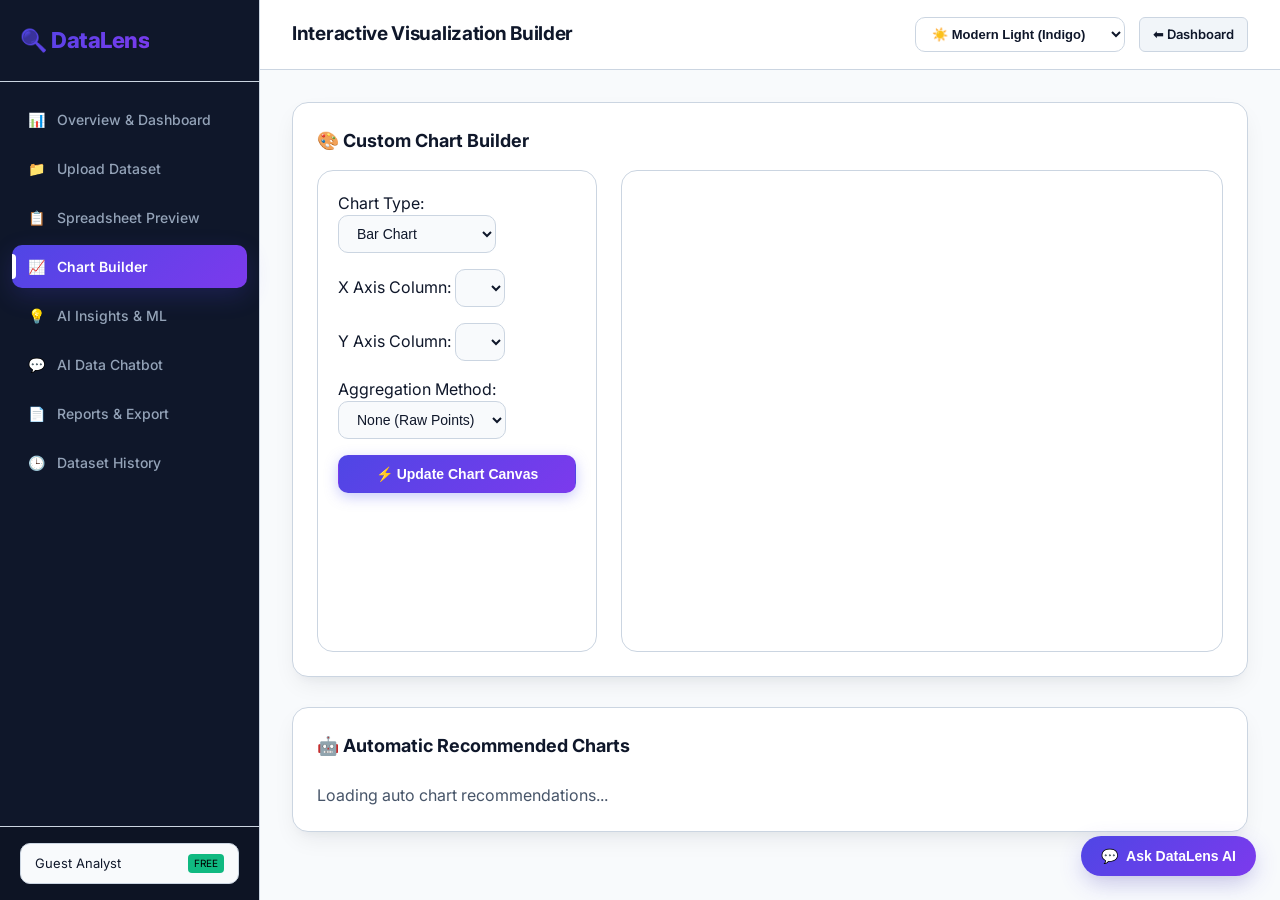
==== frontend/visualization.html @ fb4876b0 "feat: Light theme multi-palette, interactive analytics dashboard, AI Chatbot section, free AI models" ====
<!DOCTYPE html>
<html lang="en">
<head>
  <meta charset="UTF-8">
  <meta name="viewport" content="width=device-width, initial-scale=1.0">
  <title>Visualization Builder — DataLens</title>
  <link rel="stylesheet" href="css/style.css">
  <link rel="stylesheet" href="css/visualization.css">
  <link rel="stylesheet" href="css/chatbot.css">
  <link rel="stylesheet" href="css/responsive.css">
  <script src="js/theme.js"></script>
  <script src="https://cdn.plot.ly/plotly-2.27.0.min.js"></script>
</head>
<body>
  <div class="app-container">
    <aside class="sidebar">
      <div class="sidebar-header">
        <a href="index.html" class="brand-logo">🔍 DataLens</a>
      </div>
      <ul class="sidebar-menu">
        <li><a href="index.html"><span>📊</span> Overview & Dashboard</a></li>
        <li><a href="upload.html"><span>📁</span> Upload Dataset</a></li>
        <li><a href="dataset.html"><span>📋</span> Spreadsheet Preview</a></li>
        <li><a href="visualization.html" class="active"><span>📈</span> Chart Builder</a></li>
        <li><a href="insights.html"><span>💡</span> AI Insights & ML</a></li>
        <li><a href="chatbot.html"><span>💬</span> AI Data Chatbot</a></li>
        <li><a href="reports.html"><span>📄</span> Reports & Export</a></li>
        <li><a href="history.html"><span>🕒</span> Dataset History</a></li>
      </ul>
      <div class="sidebar-footer">
        <div class="user-badge">
          <span id="user-name-badge">Guest Analyst</span>
          <span style="font-size:10px; background:var(--accent-secondary); color:#000; padding:2px 6px; border-radius:4px;">FREE</span>
        </div>
      </div>
    </aside>

    <div class="main-wrapper">
      <header class="top-header">
        <div class="header-title"><h2>Interactive Visualization Builder</h2></div>
        <div class="header-actions">
          <a href="dashboard.html" class="btn btn-secondary btn-sm">⬅ Dashboard</a>
        </div>
      </header>

      <main class="content-body">
        <!-- Interactive Chart Builder Section -->
        <div class="card" style="margin-bottom:30px;">
          <h3 style="font-size:18px; font-weight:700; margin-bottom:16px;">🎨 Custom Chart Builder</h3>
          <div class="chart-builder-panel">
            <div class="builder-controls">
              <div class="form-group">
                <label>Chart Type:</label>
                <select id="builder-chart-type" class="form-control">
                  <option value="bar">Bar Chart</option>
                  <option value="line">Line Chart</option>
                  <option value="scatter">Scatter Plot</option>
                  <option value="histogram">Histogram</option>
                  <option value="box">Box Plot</option>
                  <option value="pie">Pie / Donut Chart</option>
                  <option value="area">Area Chart</option>
                </select>
              </div>

              <div class="form-group">
                <label>X Axis Column:</label>
                <select id="builder-x-axis" class="form-control"></select>
              </div>

              <div class="form-group">
                <label>Y Axis Column:</label>
                <select id="builder-y-axis" class="form-control"></select>
              </div>

              <div class="form-group">
                <label>Aggregation Method:</label>
                <select id="builder-aggregation" class="form-control">
                  <option value="none">None (Raw Points)</option>
                  <option value="mean">Mean (Average)</option>
                  <option value="sum">Sum</option>
                  <option value="count">Count</option>
                  <option value="min">Minimum</option>
                  <option value="max">Maximum</option>
                </select>
              </div>

              <button id="btn-generate-custom-chart" class="btn btn-primary">⚡ Update Chart Canvas</button>
            </div>

            <div class="plotly-canvas-wrapper">
              <div id="custom-chart-canvas" style="width:100%; height:440px;"></div>
            </div>
          </div>
        </div>

        <!-- Automatic Chart Recommendations Grid -->
        <div class="card">
          <h3 style="font-size:18px; font-weight:700; margin-bottom:16px;">🤖 Automatic Recommended Charts</h3>
          <div id="recommended-charts-container" class="chart-grid-container">
            <p style="color:var(--text-muted)">Loading auto chart recommendations...</p>
          </div>
        </div>
      </main>
    </div>
  </div>

  <script src="js/api.js"></script>
  <script src="js/auth.js"></script>
  <script src="js/visualization.js"></script>
  <script src="js/chatbot.js"></script>
</body>
</html>
---- frontend/css/style.css ----
/* DataLens Enterprise Modern Design System */
@import url('https://fonts.googleapis.com/css2?family=Inter:wght@300;400;500;600;700;800&family=JetBrains+Mono:wght@400;500;600&display=swap');

:root, [data-theme="slate-light"] {
  --bg-dark: #f8fafc;
  --bg-sidebar: #0f172a;
  --sidebar-text: #f1f5f9;
  --sidebar-muted: #94a3b8;
  --sidebar-border: #1e293b;

  --bg-card: #ffffff;
  --bg-card-hover: #f1f5f9;
  
  --accent-primary: #4f46e5;
  --accent-primary-hover: #4338ca;
  --accent-primary-gradient: linear-gradient(135deg, #4f46e5 0%, #7c3aed 100%);
  --accent-secondary: #10b981;
  --accent-secondary-hover: #059669;
  --accent-warning: #d97706;
  --accent-danger: #dc2626;
  --accent-info: #0284c7;

  --text-main: #0f172a;
  --text-muted: #475569;
  --text-dim: #64748b;
  
  --border-color: #cbd5e1;
  --border-color-glow: rgba(79, 70, 229, 0.3);
  --glass-bg: rgba(255, 255, 255, 0.95);
  --glass-border: rgba(203, 213, 225, 0.9);

  --font-family: 'Inter', system-ui, -apple-system, sans-serif;
  --font-mono: 'JetBrains Mono', monospace;
  
  --sidebar-width: 260px;
  --radius-sm: 6px;
  --radius-md: 10px;
  --radius-lg: 16px;
  --radius-xl: 20px;
  
  --shadow-main: 0 10px 25px -5px rgba(15, 23, 42, 0.08), 0 8px 10px -6px rgba(15, 23, 42, 0.04);
  --shadow-glow: 0 8px 25px rgba(79, 70, 229, 0.2);
}

/* Additional Light Palettes with Dark High-Contrast Framing */
[data-theme="emerald-light"] {
  --bg-dark: #f0fdf4;
  --bg-sidebar: #064e3b;
  --sidebar-text: #ecfdf5;
  --sidebar-muted: #a7f3d0;
  --sidebar-border: #047857;

  --bg-card: #ffffff;
  --bg-card-hover: #dcfce7;
  --text-main: #064e3b;
  --text-muted: #047857;
  --border-color: #a7f3d0;
  --border-color-glow: rgba(5, 150, 105, 0.3);
  --accent-primary: #059669;
  --accent-primary-hover: #047857;
  --accent-primary-gradient: linear-gradient(135deg, #059669 0%, #0d9488 100%);
  --shadow-main: 0 10px 25px -5px rgba(5, 150, 105, 0.12);
}

[data-theme="amber-light"] {
  --bg-dark: #fffbeb;
  --bg-sidebar: #451a03;
  --sidebar-text: #fef3c7;
  --sidebar-muted: #fde68a;
  --sidebar-border: #78350f;

  --bg-card: #ffffff;
  --bg-card-hover: #fef3c7;
  --text-main: #451a03;
  --text-muted: #92400e;
  --border-color: #fcd34d;
  --border-color-glow: rgba(217, 119, 6, 0.3);
  --accent-primary: #d97706;
  --accent-primary-hover: #b45309;
  --accent-primary-gradient: linear-gradient(135deg, #d97706 0%, #e11d48 100%);
  --shadow-main: 0 10px 25px -5px rgba(217, 119, 6, 0.12);
}

[data-theme="violet-light"] {
  --bg-dark: #faf5ff;
  --bg-sidebar: #3b0764;
  --sidebar-text: #f3e8ff;
  --sidebar-muted: #e9d5ff;
  --sidebar-border: #581c87;

  --bg-card: #ffffff;
  --bg-card-hover: #f3e8ff;
  --text-main: #3b0764;
  --text-muted: #6b21a8;
  --border-color: #d8b4fe;
  --border-color-glow: rgba(124, 58, 237, 0.3);
  --accent-primary: #7c3aed;
  --accent-primary-hover: #6d28d9;
  --accent-primary-gradient: linear-gradient(135deg, #7c3aed 0%, #c026d3 100%);
  --shadow-main: 0 10px 25px -5px rgba(124, 58, 237, 0.12);
}

[data-theme="dark-obsidian"] {
  --bg-dark: #090d16;
  --bg-sidebar: #0f172a;
  --sidebar-text: #f8fafc;
  --sidebar-muted: #94a3b8;
  --sidebar-border: #1e293b;

  --bg-card: #131c2e;
  --bg-card-hover: #1c273e;
  --text-main: #f8fafc;
  --text-muted: #94a3b8;
  --text-dim: #64748b;
  --border-color: #1e293b;
  --border-color-glow: rgba(99, 102, 241, 0.35);
  --accent-primary: #6366f1;
  --accent-primary-hover: #4f46e5;
  --accent-primary-gradient: linear-gradient(135deg, #6366f1 0%, #8b5cf6 100%);
  --glass-bg: rgba(19, 28, 46, 0.8);
  --glass-border: rgba(255, 255, 255, 0.08);
  --shadow-main: 0 10px 30px -5px rgba(0, 0, 0, 0.5);
  --shadow-glow: 0 8px 30px rgba(99, 102, 241, 0.2);
}

* {
  box-sizing: border-box;
  margin: 0;
  padding: 0;
}

body {
  font-family: var(--font-family);
  background-color: var(--bg-dark);
  color: var(--text-main);
  line-height: 1.5;
  min-height: 100vh;
  display: flex;
  overflow-x: hidden;
  -webkit-font-smoothing: antialiased;
}

/* App Container Layout */
.app-container {
  display: flex;
  width: 100vw;
  min-height: 100vh;
}

/* Sidebar Styling */
.sidebar {
  width: var(--sidebar-width);
  background: var(--bg-sidebar);
  border-right: 1px solid var(--border-color);
  display: flex;
  flex-direction: column;
  position: fixed;
  top: 0;
  bottom: 0;
  left: 0;
  z-index: 100;
  transition: all 0.3s cubic-bezier(0.4, 0, 0.2, 1);
}

.sidebar-header {
  padding: 24px 20px;
  display: flex;
  align-items: center;
  gap: 12px;
  border-bottom: 1px solid var(--border-color);
}

.brand-logo {
  font-size: 22px;
  font-weight: 800;
  letter-spacing: -0.5px;
  background: var(--accent-primary-gradient);
  -webkit-background-clip: text;
  -webkit-text-fill-color: transparent;
  display: flex;
  align-items: center;
  gap: 10px;
  text-decoration: none;
}

.brand-badge {
  font-size: 10px;
  font-weight: 700;
  text-transform: uppercase;
  background: rgba(99, 102, 241, 0.2);
  color: #a5b4fc;
  border: 1px solid rgba(99, 102, 241, 0.4);
  padding: 2px 6px;
  border-radius: 4px;
}

.sidebar-menu {
  list-style: none;
  padding: 16px 12px;
  display: flex;
  flex-direction: column;
  gap: 6px;
  flex: 1;
}

.sidebar-menu li a {
  display: flex;
  align-items: center;
  gap: 12px;
  padding: 11px 16px;
  color: var(--sidebar-muted, #94a3b8);
  text-decoration: none;
  font-weight: 500;
  font-size: 14px;
  border-radius: var(--radius-md);
  transition: all 0.2s ease;
  position: relative;
}

.sidebar-menu li a:hover,
.sidebar-menu li a.active {
  background: var(--accent-primary-gradient);
  color: #ffffff;
  font-weight: 600;
  box-shadow: var(--shadow-glow);
}

.sidebar-menu li a.active::before {
  content: '';
  position: absolute;
  left: 0;
  top: 20%;
  bottom: 20%;
  width: 4px;
  background: #ffffff;
  border-radius: 0 4px 4px 0;
}

.sidebar-footer {
  padding: 16px 20px;
  border-top: 1px solid var(--border-color);
  background: rgba(0, 0, 0, 0.15);
}

.user-badge {
  display: flex;
  align-items: center;
  justify-content: space-between;
  background: var(--bg-dark);
  border: 1px solid var(--border-color);
  padding: 10px 14px;
  border-radius: var(--radius-md);
  font-size: 13px;
}

/* Main Content Wrapper */
.main-wrapper {
  margin-left: var(--sidebar-width);
  flex: 1;
  display: flex;
  flex-direction: column;
  min-height: 100vh;
  width: calc(100vw - var(--sidebar-width));
}

/* Header Navbar */
.top-header {
  height: 70px;
  background: var(--glass-bg);
  backdrop-filter: blur(16px);
  -webkit-backdrop-filter: blur(16px);
  border-bottom: 1px solid var(--border-color);
  display: flex;
  align-items: center;
  justify-content: space-between;
  padding: 0 32px;
  position: sticky;
  top: 0;
  z-index: 90;
}

.header-title h2 {
  font-size: 19px;
  font-weight: 700;
  letter-spacing: -0.3px;
  color: var(--text-main);
}

.header-actions {
  display: flex;
  align-items: center;
  gap: 14px;
}

/* Form Controls */
.form-control {
  background: var(--bg-dark);
  border: 1px solid var(--border-color);
  color: var(--text-main);
  padding: 9px 14px;
  border-radius: var(--radius-md);
  font-size: 14px;
  outline: none;
  transition: all 0.2s ease;
}

.form-control:focus {
  border-color: var(--accent-primary);
  box-shadow: 0 0 0 3px rgba(99, 102, 241, 0.2);
}

/* Reusable Buttons */
.btn {
  display: inline-flex;
  align-items: center;
  justify-content: center;
  gap: 8px;
  padding: 10px 18px;
  font-size: 14px;
  font-weight: 600;
  border-radius: var(--radius-md);
  border: 1px solid transparent;
  cursor: pointer;
  transition: all 0.2s ease;
  text-decoration: none;
  white-space: nowrap;
}

.btn-primary {
  background: var(--accent-primary-gradient);
  color: #fff;
  box-shadow: 0 4px 14px rgba(99, 102, 241, 0.35);
}
.btn-primary:hover {
  filter: brightness(1.1);
  transform: translateY(-1px);
  box-shadow: var(--shadow-glow);
}

.btn-secondary {
  background: var(--bg-card-hover);
  color: var(--text-main);
  border-color: var(--border-color);
}
.btn-secondary:hover {
  background: var(--border-color);
  color: #fff;
}

.btn-success {
  background: var(--accent-secondary);
  color: #fff;
  box-shadow: 0 4px 14px rgba(16, 185, 129, 0.3);
}
.btn-success:hover {
  background: var(--accent-secondary-hover);
  transform: translateY(-1px);
}

.btn-danger {
  background: var(--accent-danger);
  color: #fff;
}

.btn-sm {
  padding: 7px 13px;
  font-size: 13px;
  border-radius: var(--radius-sm);
}

/* Main Content Area */
.content-body {
  padding: 32px;
  flex: 1;
  animation: fadeIn 0.4s ease;
}

@keyframes fadeIn {
  from { opacity: 0; transform: translateY(6px); }
  to { opacity: 1; transform: translateY(0); }
}

/* Reusable Cards & Grids */
.card {
  background: var(--bg-card);
  border: 1px solid var(--border-color);
  border-radius: var(--radius-lg);
  padding: 24px;
  box-shadow: var(--shadow-main);
  transition: border-color 0.2s ease;
}

.card:hover {
  border-color: rgba(255, 255, 255, 0.12);
}

.grid-cols-4 {
  display: grid;
  grid-template-columns: repeat(4, 1fr);
  gap: 20px;
}

.grid-cols-2 {
  display: grid;
  grid-template-columns: repeat(2, 1fr);
  gap: 20px;
}

/* KPI Badges & Metrics */
.kpi-card {
  display: flex;
  align-items: center;
  gap: 16px;
  background: linear-gradient(145deg, var(--bg-card) 0%, rgba(30, 41, 59, 0.4) 100%);
  border: 1px solid var(--border-color);
}

.kpi-icon {
  width: 52px;
  height: 52px;
  border-radius: var(--radius-md);
  background: rgba(99, 102, 241, 0.12);
  border: 1px solid rgba(99, 102, 241, 0.25);
  color: #a5b4fc;
  display: flex;
  align-items: center;
  justify-content: center;
  font-size: 22px;
  flex-shrink: 0;
}

.kpi-info h4 {
  font-size: 12px;
  color: var(--text-muted);
  text-transform: uppercase;
  letter-spacing: 0.6px;
  font-weight: 600;
}

.kpi-info .kpi-value {
  font-size: 24px;
  font-weight: 800;
  margin-top: 2px;
  letter-spacing: -0.5px;
  color: var(--text-main);
}

/* Toast Notifications */
#toast-container {
  position: fixed;
  bottom: 24px;
  right: 24px;
  z-index: 9999;
  display: flex;
  flex-direction: column;
  gap: 10px;
}

.toast {
  background: var(--bg-card);
  border: 1px solid var(--border-color);
  padding: 14px 20px;
  border-radius: var(--radius-md);
  box-shadow: var(--shadow-main);
  display: flex;
  align-items: center;
  gap: 12px;
  min-width: 280px;
  animation: slideIn 0.3s cubic-bezier(0.4, 0, 0.2, 1);
}

.toast.success { border-left: 4px solid var(--accent-secondary); }
.toast.error { border-left: 4px solid var(--accent-danger); }
.toast.info { border-left: 4px solid var(--accent-info); }

@keyframes slideIn {
  from { transform: translateX(100%); opacity: 0; }
  to { transform: translateX(0); opacity: 1; }
}

/* Data Tables */
.table-responsive {
  width: 100%;
  overflow-x: auto;
  border-radius: var(--radius-md);
  border: 1px solid var(--border-color);
}

.data-table {
  width: 100%;
  border-collapse: collapse;
  font-size: 14px;
  text-align: left;
}

.data-table th {
  background: #0f172a;
  color: var(--text-muted);
  font-weight: 600;
  font-size: 12px;
  text-transform: uppercase;
  letter-spacing: 0.5px;
  padding: 12px 16px;
  border-bottom: 1px solid var(--border-color);
}

.data-table td {
  padding: 12px 16px;
  border-bottom: 1px solid var(--border-color);
  color: var(--text-main);
}

.data-table tr:hover td {
  background: rgba(255, 255, 255, 0.02);
}

/* Modal styling */
.modal-overlay {
  position: fixed;
  inset: 0;
  background: rgba(9, 13, 22, 0.85);
  backdrop-filter: blur(8px);
  z-index: 1000;
  display: flex;
  align-items: center;
  justify-content: center;
  opacity: 0;
  pointer-events: none;
  transition: all 0.3s ease;
}

.modal-overlay.active {
  opacity: 1;
  pointer-events: auto;
}

.modal-box {
  background: var(--bg-card);
  border: 1px solid var(--border-color);
  border-radius: var(--radius-lg);
  width: 90%;
  max-width: 600px;
  padding: 28px;
  box-shadow: var(--shadow-main);
}

/* Theme Selector Dropdown */
.theme-select-dropdown {
  width: 210px !important;
  font-weight: 600;
  font-size: 13px;
  border-radius: var(--radius-md);
  background-color: var(--bg-card);
  color: var(--text-main);
  border: 1px solid var(--border-color);
  padding: 8px 12px;
  cursor: pointer;
  transition: all 0.2s ease;
}

.theme-select-dropdown:hover {
  border-color: var(--accent-primary);
  box-shadow: 0 0 0 3px var(--border-color-glow);
}
---- frontend/css/visualization.css ----
/* Visualization Builder & Plotly Wrappers */
.chart-builder-panel {
  display: grid;
  grid-template-columns: 280px 1fr;
  gap: 24px;
}

.builder-controls {
  background: var(--bg-card);
  border: 1px solid var(--border-color);
  padding: 20px;
  border-radius: var(--radius-lg);
  display: flex;
  flex-direction: column;
  gap: 16px;
}

.plotly-canvas-wrapper {
  background: var(--bg-card);
  border: 1px solid var(--border-color);
  border-radius: var(--radius-lg);
  padding: 20px;
  min-height: 480px;
}

.chart-grid-container {
  display: grid;
  grid-template-columns: repeat(auto-fit, minmax(450px, 1fr));
  gap: 24px;
  margin-top: 24px;
}

/* Spreadsheet Data Table styling */
.table-container {
  overflow-x: auto;
  border: 1px solid var(--border-color);
  border-radius: var(--radius-md);
  background: var(--bg-card);
}

.data-table {
  width: 100%;
  border-collapse: collapse;
  font-size: 13px;
}

.data-table th, .data-table td {
  padding: 12px 16px;
  border-bottom: 1px solid var(--border-color);
  text-align: left;
  white-space: nowrap;
}

.data-table th {
  background: rgba(15, 23, 42, 0.6);
  font-weight: 700;
  color: var(--text-muted);
  position: sticky;
  top: 0;
}

.data-table tr:hover {
  background: var(--bg-card-hover);
}
---- frontend/css/chatbot.css ----
/* DataLens AI Chatbot & Assistant Drawer Styling */

.chatbot-layout {
  display: grid;
  grid-template-columns: 320px 1fr;
  gap: 24px;
  height: calc(100vh - 120px);
}

.chatbot-config-panel {
  background: var(--bg-card);
  border: 1px solid var(--border-color);
  border-radius: var(--radius-lg);
  padding: 20px;
  display: flex;
  flex-direction: column;
  gap: 20px;
  box-shadow: var(--shadow-main);
  overflow-y: auto;
}

.chatbot-main-area {
  background: var(--bg-card);
  border: 1px solid var(--border-color);
  border-radius: var(--radius-lg);
  display: flex;
  flex-direction: column;
  box-shadow: var(--shadow-main);
  overflow: hidden;
}

.chat-header {
  padding: 16px 24px;
  border-bottom: 1px solid var(--border-color);
  display: flex;
  align-items: center;
  justify-content: space-between;
  background: var(--glass-bg);
}

.chat-messages-container {
  flex: 1;
  padding: 24px;
  overflow-y: auto;
  display: flex;
  flex-direction: column;
  gap: 16px;
  background: var(--bg-dark);
}

.chat-bubble {
  max-width: 85%;
  padding: 14px 18px;
  border-radius: var(--radius-lg);
  font-size: 14px;
  line-height: 1.6;
  animation: fadeIn 0.25s ease-in-out;
}

.chat-bubble.user {
  align-self: flex-end;
  background: var(--accent-primary-gradient);
  color: #ffffff;
  border-bottom-right-radius: 4px;
}

.chat-bubble.assistant {
  align-self: flex-start;
  background: var(--bg-card);
  border: 1px solid var(--border-color);
  color: var(--text-main);
  border-bottom-left-radius: 4px;
  box-shadow: var(--shadow-main);
}

.chat-bubble p { margin-bottom: 8px; }
.chat-bubble p:last-child { margin-bottom: 0; }
.chat-bubble ul, .chat-bubble ol { margin-left: 20px; margin-bottom: 8px; }
.chat-bubble code {
  font-family: var(--font-mono);
  background: rgba(0,0,0,0.1);
  padding: 2px 6px;
  border-radius: 4px;
  font-size: 12px;
}
.chat-bubble pre {
  background: #0d1117;
  color: #c9d1d9;
  padding: 12px;
  border-radius: var(--radius-md);
  overflow-x: auto;
  font-family: var(--font-mono);
  margin: 10px 0;
}

.prompt-chips-container {
  display: flex;
  flex-wrap: wrap;
  gap: 8px;
  padding: 12px 24px;
  border-top: 1px solid var(--border-color);
  background: var(--bg-card);
}

.prompt-chip {
  background: var(--bg-card-hover);
  border: 1px solid var(--border-color);
  color: var(--text-main);
  padding: 6px 14px;
  border-radius: 20px;
  font-size: 12px;
  font-weight: 500;
  cursor: pointer;
  transition: all 0.2s ease;
}

.prompt-chip:hover {
  border-color: var(--accent-primary);
  background: var(--accent-primary);
  color: #ffffff;
}

.chat-input-wrapper {
  padding: 16px 24px;
  border-top: 1px solid var(--border-color);
  display: flex;
  gap: 12px;
  background: var(--bg-card);
}

.chat-input {
  flex: 1;
  padding: 12px 18px;
  border-radius: var(--radius-md);
  border: 1px solid var(--border-color);
  background: var(--bg-dark);
  color: var(--text-main);
  font-size: 14px;
  resize: none;
}

.chat-send-btn {
  padding: 0 24px;
  border-radius: var(--radius-md);
  background: var(--accent-primary-gradient);
  color: #ffffff;
  border: none;
  font-weight: 700;
  cursor: pointer;
  transition: all 0.2s ease;
}

.chat-send-btn:hover {
  opacity: 0.9;
  box-shadow: var(--shadow-glow);
}

/* Floating AI Assistant Drawer Trigger & Modal */
.floating-chat-trigger {
  position: fixed;
  bottom: 24px;
  right: 24px;
  z-index: 999;
  background: var(--accent-primary-gradient);
  color: #ffffff;
  border: none;
  padding: 12px 20px;
  border-radius: 30px;
  font-weight: 700;
  font-size: 14px;
  box-shadow: var(--shadow-glow), var(--shadow-main);
  cursor: pointer;
  display: flex;
  align-items: center;
  gap: 8px;
  transition: all 0.3s cubic-bezier(0.4, 0, 0.2, 1);
}

.floating-chat-trigger:hover {
  transform: scale(1.05);
}

.chat-drawer {
  position: fixed;
  bottom: 84px;
  right: 24px;
  width: 420px;
  height: 560px;
  z-index: 1000;
  background: var(--bg-card);
  border: 1px solid var(--border-color);
  border-radius: var(--radius-xl);
  box-shadow: var(--shadow-main), 0 20px 40px rgba(0,0,0,0.25);
  display: flex;
  flex-direction: column;
  overflow: hidden;
  opacity: 0;
  pointer-events: none;
  transform: translateY(20px);
  transition: all 0.3s cubic-bezier(0.4, 0, 0.2, 1);
}

.chat-drawer.active {
  opacity: 1;
  pointer-events: auto;
  transform: translateY(0);
}

@keyframes fadeIn {
  from { opacity: 0; transform: translateY(6px); }
  to { opacity: 1; transform: translateY(0); }
}
---- frontend/css/responsive.css ----
/* Responsive Breakpoint Rules */
@media (max-width: 1024px) {
  :root {
    --sidebar-width: 220px;
  }
  .grid-cols-4 {
    grid-template-columns: repeat(2, 1fr);
  }
  .dashboard-grid {
    grid-template-columns: 1fr;
  }
  .chart-builder-panel {
    grid-template-columns: 1fr;
  }
}

@media (max-width: 768px) {
  .sidebar {
    transform: translateX(-100%);
  }
  .sidebar.mobile-open {
    transform: translateX(0);
  }
  .main-wrapper {
    margin-left: 0;
    width: 100vw;
  }
  .top-header {
    padding: 0 16px;
  }
  .content-body {
    padding: 16px;
  }
  .grid-cols-4, .grid-cols-2 {
    grid-template-columns: 1fr;
  }
  .chart-grid-container {
    grid-template-columns: 1fr;
  }
}
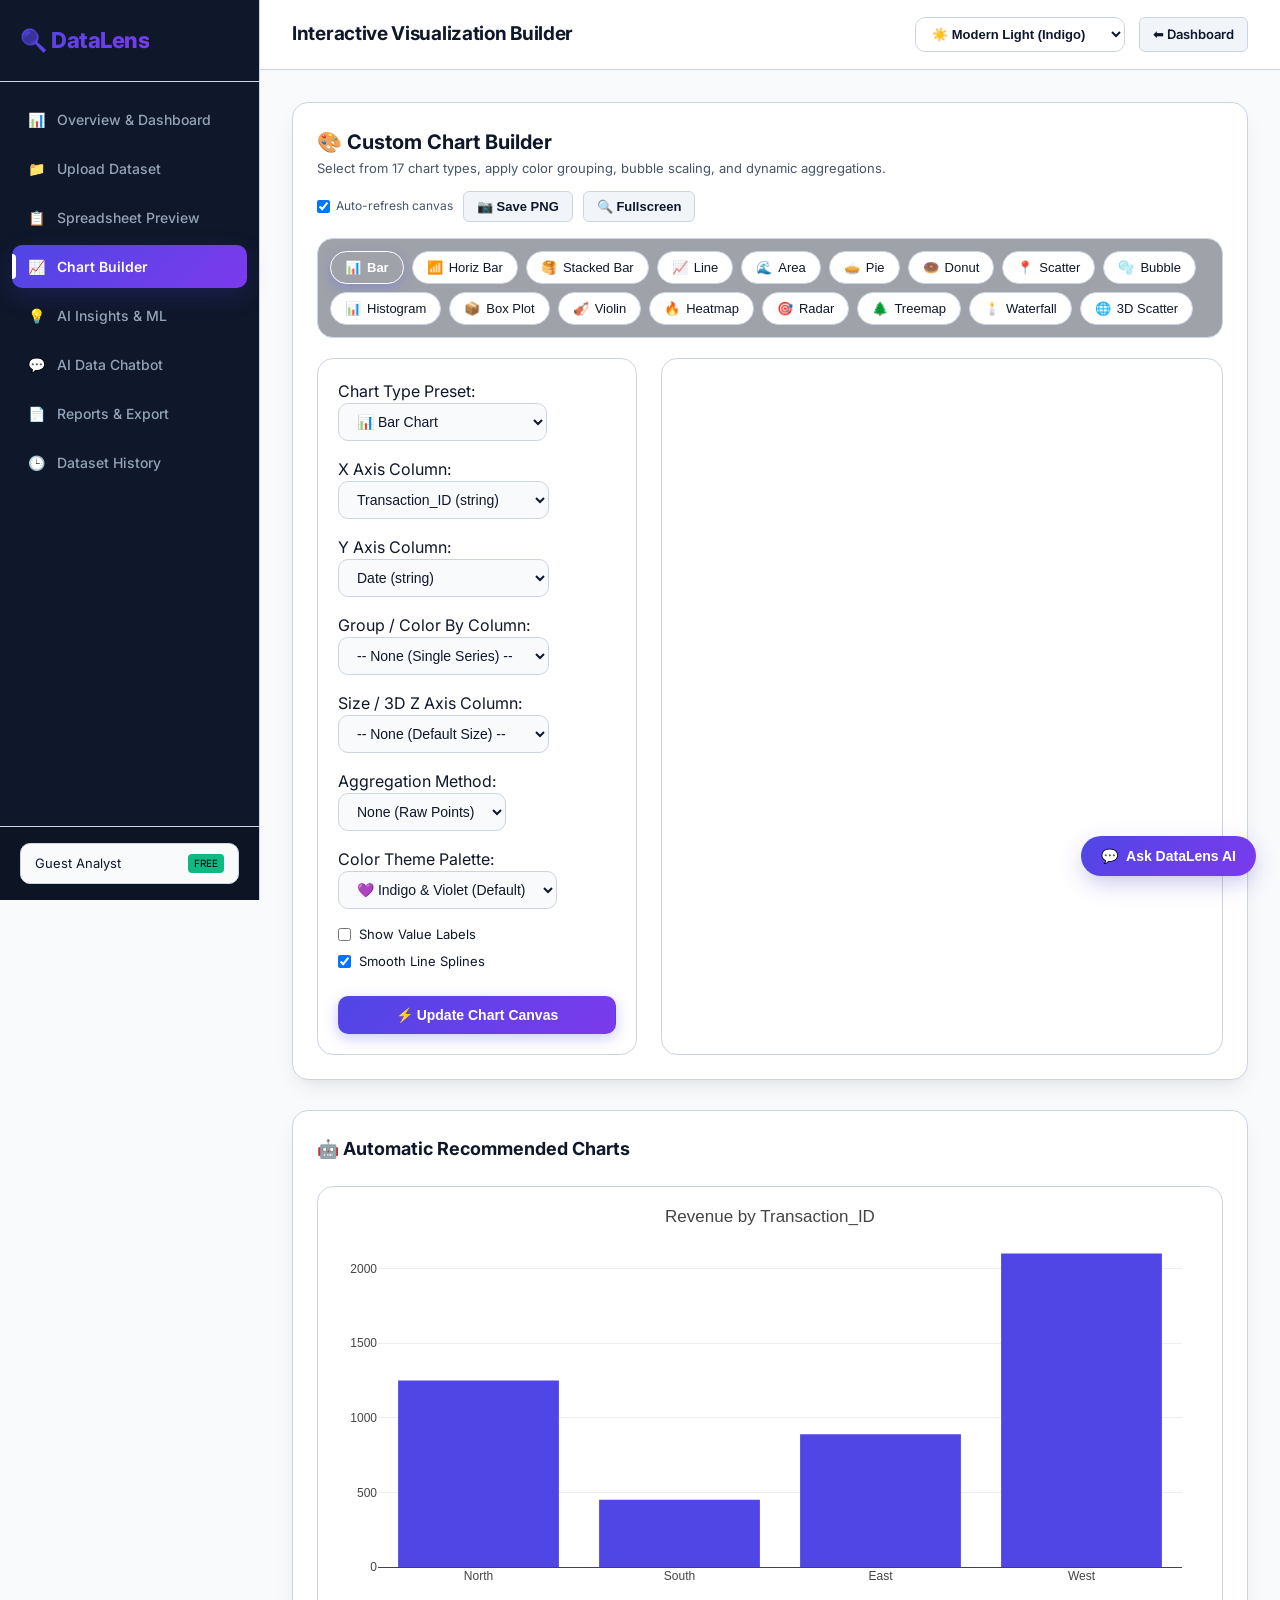
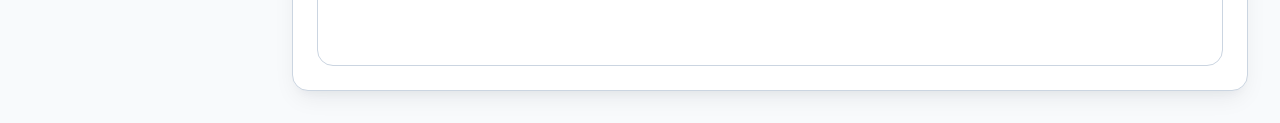
==== commit 1fdb9d4d: "feat: Add 17 chart building options with visual picker, color grouping, bubble scaling, color palett" ====
--- a/frontend/visualization.html
+++ b/frontend/visualization.html
@@ -46,19 +46,63 @@
       <main class="content-body">
         <!-- Interactive Chart Builder Section -->
         <div class="card" style="margin-bottom:30px;">
-          <h3 style="font-size:18px; font-weight:700; margin-bottom:16px;">🎨 Custom Chart Builder</h3>
+          <div style="display:flex; justify-content:space-between; align-items:center; flex-wrap:wrap; gap:12px; margin-bottom:16px;">
+            <div>
+              <h3 style="font-size:20px; font-weight:700;">🎨 Custom Chart Builder</h3>
+              <p style="color:var(--text-muted); font-size:13px; margin-top:2px;">Select from 17 chart types, apply color grouping, bubble scaling, and dynamic aggregations.</p>
+            </div>
+            <div style="display:flex; gap:10px; align-items:center;">
+              <label style="font-size:12px; color:var(--text-muted); display:flex; align-items:center; gap:6px; cursor:pointer;">
+                <input type="checkbox" id="builder-auto-update" checked> Auto-refresh canvas
+              </label>
+              <button id="btn-download-chart" class="btn btn-secondary btn-sm">📷 Save PNG</button>
+              <button id="btn-expand-chart" class="btn btn-secondary btn-sm">🔍 Fullscreen</button>
+            </div>
+          </div>
+
+          <!-- Visual Chart Type Pills Grid -->
+          <div class="chart-type-picker-grid" id="chart-type-picker">
+            <button class="chart-pill active" data-type="bar"><span>📊</span> Bar</button>
+            <button class="chart-pill" data-type="horizontal_bar"><span>📶</span> Horiz Bar</button>
+            <button class="chart-pill" data-type="stacked_bar"><span>🥞</span> Stacked Bar</button>
+            <button class="chart-pill" data-type="line"><span>📈</span> Line</button>
+            <button class="chart-pill" data-type="area"><span>🌊</span> Area</button>
+            <button class="chart-pill" data-type="pie"><span>🥧</span> Pie</button>
+            <button class="chart-pill" data-type="doughnut"><span>🍩</span> Donut</button>
+            <button class="chart-pill" data-type="scatter"><span>📍</span> Scatter</button>
+            <button class="chart-pill" data-type="bubble"><span>🫧</span> Bubble</button>
+            <button class="chart-pill" data-type="histogram"><span>📊</span> Histogram</button>
+            <button class="chart-pill" data-type="box"><span>📦</span> Box Plot</button>
+            <button class="chart-pill" data-type="violin"><span>🎻</span> Violin</button>
+            <button class="chart-pill" data-type="heatmap"><span>🔥</span> Heatmap</button>
+            <button class="chart-pill" data-type="radar"><span>🎯</span> Radar</button>
+            <button class="chart-pill" data-type="treemap"><span>🌲</span> Treemap</button>
+            <button class="chart-pill" data-type="waterfall"><span>🕯️</span> Waterfall</button>
+            <button class="chart-pill" data-type="scatter3d"><span>🌐</span> 3D Scatter</button>
+          </div>
+
           <div class="chart-builder-panel">
             <div class="builder-controls">
               <div class="form-group">
-                <label>Chart Type:</label>
+                <label>Chart Type Preset:</label>
                 <select id="builder-chart-type" class="form-control">
-                  <option value="bar">Bar Chart</option>
-                  <option value="line">Line Chart</option>
-                  <option value="scatter">Scatter Plot</option>
-                  <option value="histogram">Histogram</option>
-                  <option value="box">Box Plot</option>
-                  <option value="pie">Pie / Donut Chart</option>
-                  <option value="area">Area Chart</option>
+                  <option value="bar">📊 Bar Chart</option>
+                  <option value="horizontal_bar">📶 Horizontal Bar</option>
+                  <option value="stacked_bar">🥞 Stacked Bar Chart</option>
+                  <option value="line">📈 Line Chart</option>
+                  <option value="area">🌊 Area Chart</option>
+                  <option value="pie">🥧 Pie Chart</option>
+                  <option value="doughnut">🍩 Donut / Ring Chart</option>
+                  <option value="scatter">📍 2D Scatter Plot</option>
+                  <option value="bubble">🫧 Bubble Chart</option>
+                  <option value="histogram">📊 Histogram Distribution</option>
+                  <option value="box">📦 Box Plot</option>
+                  <option value="violin">🎻 Violin Density Plot</option>
+                  <option value="heatmap">🔥 Heatmap Matrix</option>
+                  <option value="radar">🎯 Radar / Spider Chart</option>
+                  <option value="treemap">🌲 Treemap Hierarchy</option>
+                  <option value="waterfall">🕯️ Waterfall Chart</option>
+                  <option value="scatter3d">🌐 3D Spatial Scatter</option>
                 </select>
               </div>
 
@@ -73,22 +117,54 @@
               </div>
 
               <div class="form-group">
+                <label>Group / Color By Column:</label>
+                <select id="builder-color-axis" class="form-control"></select>
+              </div>
+
+              <div class="form-group">
+                <label>Size / 3D Z Axis Column:</label>
+                <select id="builder-size-axis" class="form-control"></select>
+              </div>
+
+              <div class="form-group">
                 <label>Aggregation Method:</label>
                 <select id="builder-aggregation" class="form-control">
                   <option value="none">None (Raw Points)</option>
                   <option value="mean">Mean (Average)</option>
-                  <option value="sum">Sum</option>
-                  <option value="count">Count</option>
-                  <option value="min">Minimum</option>
-                  <option value="max">Maximum</option>
+                  <option value="sum">Sum Total</option>
+                  <option value="count">Count Frequency</option>
+                  <option value="min">Minimum Value</option>
+                  <option value="max">Maximum Value</option>
+                  <option value="median">Median Value</option>
                 </select>
               </div>
 
-              <button id="btn-generate-custom-chart" class="btn btn-primary">⚡ Update Chart Canvas</button>
+              <div class="form-group">
+                <label>Color Theme Palette:</label>
+                <select id="builder-palette" class="form-control">
+                  <option value="indigo">💜 Indigo & Violet (Default)</option>
+                  <option value="emerald">🟢 Emerald & Mint</option>
+                  <option value="neon">⚡ Neon & Cyberpunk</option>
+                  <option value="sunset">🌅 Sunset & Coral</option>
+                  <option value="viridis">🌌 Viridis Spectral</option>
+                  <option value="coral">🎨 Warm Coral & Teal</option>
+                </select>
+              </div>
+
+              <div class="builder-toggles" style="display:flex; flex-direction:column; gap:8px;">
+                <label style="font-size:13px; color:var(--text-color); display:flex; align-items:center; gap:8px; cursor:pointer;">
+                  <input type="checkbox" id="builder-show-labels"> Show Value Labels
+                </label>
+                <label style="font-size:13px; color:var(--text-color); display:flex; align-items:center; gap:8px; cursor:pointer;">
+                  <input type="checkbox" id="builder-smooth-lines" checked> Smooth Line Splines
+                </label>
+              </div>
+
+              <button id="btn-generate-custom-chart" class="btn btn-primary" style="margin-top:8px;">⚡ Update Chart Canvas</button>
             </div>
 
             <div class="plotly-canvas-wrapper">
-              <div id="custom-chart-canvas" style="width:100%; height:440px;"></div>
+              <div id="custom-chart-canvas" style="width:100%; height:500px;"></div>
             </div>
           </div>
         </div>
--- a/frontend/css/visualization.css
+++ b/frontend/css/visualization.css
@@ -1,7 +1,47 @@
-/* Visualization Builder & Plotly Wrappers */
+/* Visual Chart Type Picker Grid */
+.chart-type-picker-grid {
+  display: flex;
+  flex-wrap: wrap;
+  gap: 8px;
+  margin-bottom: 20px;
+  padding: 12px;
+  background: rgba(15, 23, 42, 0.4);
+  border: 1px solid var(--border-color);
+  border-radius: var(--radius-lg);
+}
+
+.chart-pill {
+  background: var(--bg-card);
+  border: 1px solid var(--border-color);
+  color: var(--text-color);
+  padding: 8px 14px;
+  border-radius: 20px;
+  font-size: 13px;
+  font-weight: 500;
+  cursor: pointer;
+  display: flex;
+  align-items: center;
+  gap: 6px;
+  transition: all 0.2s ease;
+}
+
+.chart-pill:hover {
+  background: var(--bg-card-hover);
+  border-color: var(--accent-color);
+  transform: translateY(-1px);
+}
+
+.chart-pill.active {
+  background: var(--accent-color);
+  border-color: var(--accent-color);
+  color: #ffffff;
+  font-weight: 700;
+  box-shadow: 0 4px 12px rgba(99, 102, 241, 0.35);
+}
+
 .chart-builder-panel {
   display: grid;
-  grid-template-columns: 280px 1fr;
+  grid-template-columns: 320px 1fr;
   gap: 24px;
 }
 
